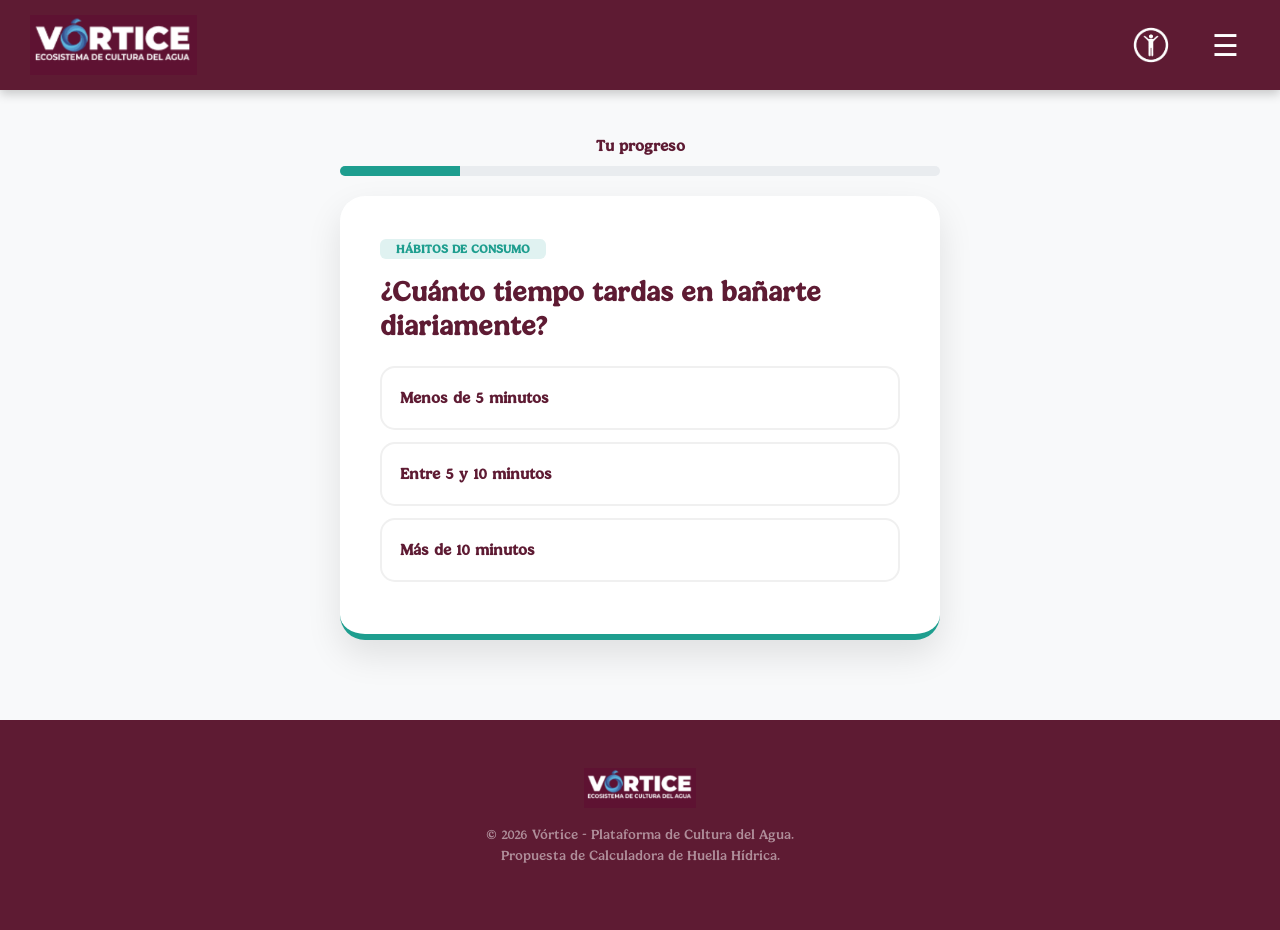
==== paginas/calcHuellaHidrica.html @ 9e8d6459 "Corrigiendo estructura de carpetas y archivos de la calculadora" ====
<!DOCTYPE html>
<html lang="es">
<head>
    <meta charset="UTF-8">
    <meta name="viewport" content="width=device-width, initial-scale=1.0">
    <title>Vórtice - Calculadora de Huella Hídrica</title>
    <link rel="stylesheet" href="https://cdn.jsdelivr.net/npm/bootstrap-icons@1.10.5/font/bootstrap-icons.css">
    <link href="https://cdn.jsdelivr.net/npm/bootstrap@5.3.2/dist/css/bootstrap.min.css" rel="stylesheet">
    <link rel="stylesheet" href="../css/estilos.css">
    <style>
        /* Estilos específicos para el sistema de tarjetas */
        .calc-wrapper {
            min-height: 70vh;
            display: flex;
            align-items: center;
            justify-content: center;
            background-color: #f8f9fa;
            perspective: 1000px;
            overflow: hidden;
            padding: 20px;
        }

        .calculator-container {
            width: 100%;
            max-width: 600px;
            position: relative;
            min-height: 480px;
        }

        .step-card {
            background: white;
            border-radius: 25px;
            padding: 40px;
            box-shadow: 0 15px 35px rgba(0,0,0,0.1);
            position: absolute;
            width: 100%;
            transition: all 0.6s cubic-bezier(0.4, 0, 0.2, 1);
            opacity: 0;
            transform: translateX(100px) rotateY(-10deg);
            pointer-events: none;
            border-bottom: 6px solid var(--color-teal);
        }

        .step-card.active {
            opacity: 1;
            transform: translateX(0) rotateY(0deg);
            pointer-events: all;
            z-index: 2;
        }

        .step-card.exit {
            opacity: 0;
            transform: translateX(-100px) rotateY(10deg);
        }

        .progress-container {
            width: 100%;
            max-width: 600px;
            margin: 0 auto 20px auto;
        }

        .progress-bar-custom {
            height: 10px;
            background: #e9ecef;
            border-radius: 10px;
            overflow: hidden;
        }

        #progress-fill {
            height: 100%;
            background: var(--color-teal);
            width: 20%;
            transition: width 0.4s ease;
        }

        .option-btn {
            display: block;
            width: 100%;
            padding: 18px;
            margin-bottom: 12px;
            border: 2px solid #f0f0f0;
            border-radius: 15px;
            background: white;
            text-align: left;
            font-weight: 600;
            color: var(--color-vino);
            transition: all 0.2s ease;
        }

        .option-btn:hover {
            border-color: var(--color-teal);
            background-color: #f0fdfa;
            transform: scale(1.02);
        }

        .result-value {
            font-size: 4rem;
            color: var(--color-teal);
            font-weight: 800;
            line-height: 1;
            margin: 20px 0;
        }
    </style>
</head>
<body>

    <aside id="menu-accesibilidad" class="accessibility-panel">
        <div class="a11y-header">
            <button id="btn-cerrar-a11y" class="a11y-close-btn" aria-label="Cerrar menú">&times;</button>
            <h3 class="text-white m-0 fs-5">Menú Accesibilidad</h3>
        </div>
        <div class="a11y-content">
            <button id="a11y-reset" class="a11y-btn a11y-reset-btn"><i class="bi bi-arrow-counterclockwise"></i> Restablecer</button>
            <button id="a11y-grayscale" class="a11y-btn"><i class="bi bi-circle-half"></i> Cambiar escala de grises</button>
            <button id="a11y-reader" class="a11y-btn"><i class="bi bi-volume-up"></i> Usar lector de pantalla</button>
            <button id="a11y-cursor" class="a11y-btn"><i class="bi bi-cursor-fill"></i> Cambiar tamaño de cursor</button>
            <button id="a11y-contrast" class="a11y-btn"><i class="bi bi-brightness-high"></i> Cambiar el contraste</button>
            <button id="a11y-mask" class="a11y-btn"><i class="bi bi-segmented-nav"></i> Máscara de lectura</button>
            <button id="a11y-guide" class="a11y-btn"><i class="bi bi-distribute-vertical"></i> Guía de lectura</button>
            <button id="a11y-dyslexia" class="a11y-btn"><i class="bi bi-type"></i> Tipografía para dislexia</button>
            <div class="a11y-text-size-controls">
                <button id="a11y-text-minus" class="a11y-btn w-50"><i class="bi bi-dash"></i> Texto</button>
                <button id="a11y-text-plus" class="a11y-btn w-50"><i class="bi bi-plus"></i> Texto</button>
            </div>
        </div>
    </aside>

    <div id="a11y-reading-guide" class="d-none"></div>

    <header class="main-header">
        <div class="logo-container">
            <a href="../index.html"><img src="../recursos/imagenes/vortice.png" alt="Logo Vórtice"></a>
        </div>
        <div class="nav-controls d-flex align-items-center gap-4">
            <button class="icon-btn accessibility-btn"><img src="../recursos/imagenes/accesibilidad.png" alt="Acc"></button>
            <div class="menu-container position-relative">
                <button class="icon-btn menu-toggle-btn" id="menuToggle"></button>
                <nav class="dropdown-menu-custom">
                    <ul class="m-0 p-3 list-unstyled">
                        <li><a href="../index.html">Inicio</a></li>
                        <li><a href="eventos.html">Eventos</a></li>
                        <li><a href="ludoteca.html">Ludoteca</a></li>
                    </ul>
                </nav>
            </div>
        </div>
    </header>

    <main class="calc-wrapper">
        <div class="w-100">
            <div class="progress-container">
                <p class="text-center fw-bold color-vino mb-2">Tu progreso</p>
                <div class="progress-bar-custom">
                    <div id="progress-fill"></div>
                </div>
            </div>

            <div class="calculator-container mx-auto">
                <div class="step-card active" id="step1">
                    <span class="badge bg-teal-light text-teal mb-3 px-3">HÁBITOS DE CONSUMO</span>
                    <h2 class="h3 fw-bold color-vino mb-4">¿Cuánto tiempo tardas en bañarte diariamente?</h2>
                    <button class="option-btn" onclick="nextStep(1)">Menos de 5 minutos</button>
                    <button class="option-btn" onclick="nextStep(1)">Entre 5 y 10 minutos</button>
                    <button class="option-btn" onclick="nextStep(1)">Más de 10 minutos</button>
                </div>

                <div class="step-card" id="step2">
                    <span class="badge bg-teal-light text-teal mb-3 px-3">ALIMENTACIÓN</span>
                    <h2 class="h3 fw-bold color-vino mb-4">¿Con qué frecuencia consumes carne roja a la semana?</h2>
                    <button class="option-btn" onclick="nextStep(2)">Diariamente</button>
                    <button class="option-btn" onclick="nextStep(2)">2 a 3 veces por semana</button>
                    <button class="option-btn" onclick="nextStep(2)">Soy vegetariano/vegano</button>
                </div>

                <div class="step-card" id="step3">
                    <div class="text-center">
                        <img src="../recursos/imagenes/dia-agua.png" alt="Gota" style="width: 80px;" class="mb-3">
                        <h2 class="h4 color-vino">Tu huella hídrica es de:</h2>
                        <div class="result-value" id="finalResult">1,840</div>
                        <p class="text-secondary px-4">Litros de agua virtual y directa consumidos por día.</p>
                        <div class="mt-4 pt-3 border-top">
                            <button class="btn-general rounded-pill w-100 mb-2" onclick="location.reload()">Repetir test</button>
                            <a href="../index.html" class="text-teal fw-bold text-decoration-none">Regresar al Inicio</a>
                        </div>
                    </div>
                </div>
            </div>
        </div>
    </main>

    <footer class="bg-vino text-white py-5">
        <div class="container text-center">
            <img src="../recursos/imagenes/vortice.png" alt="Logo" style="max-height: 40px;" class="mb-3">
            <p class="text-white-50 small">&copy; 2026 Vórtice - Plataforma de Cultura del Agua. <br> Propuesta de Calculadora de Huella Hídrica.</p>
        </div>
    </footer>

    <script src="https://cdn.jsdelivr.net/npm/bootstrap@5.3.2/dist/js/bootstrap.bundle.min.js"></script>
    <script src="../js/scripts.js"></script> <script>
        let currentStep = 1;
        const totalSteps = 3;

        function nextStep(step) {
            if (currentStep < totalSteps) {
                const currentCard = document.getElementById('step' + step);
                currentCard.classList.remove('active');
                currentCard.classList.add('exit');

                currentStep++;

                const nextCard = document.getElementById('step' + currentStep);
                setTimeout(() => {
                    nextCard.classList.add('active');
                    // Actualizar barra
                    const progress = (currentStep / totalSteps) * 100;
                    document.getElementById('progress-fill').style.width = progress + '%';
                }, 150);
            }
        }
    </script>
</body>
</html>
---- css/estilos.css ----
/* --- Importar Noto Sans desde Google Fonts --- */
@import url('https://fonts.googleapis.com/css2?family=Noto+Sans:wght@300;400;600;700&display=swap');

/* --- Declarar tu fuente local Patria --- */
@font-face {
    font-family: 'patria';
    src: url('../recursos/fuentes/Patria_Regular.otf') format('opentype'); /* Cambié a opentype por ser .otf */
    font-weight: normal;
    font-style: normal;
}

/* --- Variables y Utilidades --- */
:root { --color-vino: #5e1b33; --color-teal: #1e9e8f; }

html { scroll-behavior: smooth; }
body {
    font-family: 'patria', 'Segoe UI', Roboto, Helvetica, Arial, sans-serif;
    background-color: #ffffff; color: #333333; overflow-x: hidden; position: relative; 
}

.text-teal { color: var(--color-teal) !important; }
.color-vino { color: var(--color-vino) !important; }
.bg-vino { background-color: var(--color-vino) !important; }
.bg-teal-light { background-color: #e0f2f1 !important; }
.border-teal { border-color: var(--color-teal) !important; }
.tracking-wide { letter-spacing: 1px; }
.transition-all { transition: all 0.4s ease; }
.max-w-custom { max-width: 1100px; }

/* --- Header y Menú --- */
.main-header {
    background-color: var(--color-vino); padding: 15px 30px; display: flex;
    justify-content: space-between; align-items: center; position: sticky; 
    top: 0; z-index: 1000; box-shadow: 0 4px 10px rgba(0,0,0,0.2);
}
.logo-container img { max-height: 60px; width: auto; object-fit: contain; transition: transform 0.3s ease; }
.logo-container img:hover { transform: scale(1.05); }

.accessibility-btn img { width: 50px; height: 50px; object-fit: contain; }

.icon-btn { 
    background: none; border: none; color: white; cursor: pointer; display: flex; 
    align-items: center; justify-content: center; width: 50px; height: 50px; 
    border-radius: 50%; border: 2px solid transparent; transition: all 0.3s ease; 
}
.icon-btn:hover { border-color: rgba(255,255,255,0.4); background-color: rgba(255,255,255,0.1); }
.menu-toggle-btn::before { content: '☰'; font-size: 30px; transition: 0.3s; }
body.menu-open .menu-toggle-btn::before { content: '✕'; font-size: 30px; transform: rotate(90deg);}

.dropdown-menu-custom {
    position: absolute; top: 100%; right: 0; background-color: white; 
    border-radius: 0 0 12px 12px; box-shadow: 0 15px 35px rgba(0,0,0,0.15);
    width: 200px; opacity: 0; visibility: hidden; transform: translateY(-20px);
    transition: all 0.4s cubic-bezier(0.175, 0.885, 0.32, 1.275);
}
body.menu-open .dropdown-menu-custom { opacity: 1; visibility: visible; transform: translateY(0); }
.dropdown-menu-custom li a { 
    display: block; padding: 12px 15px; text-decoration: none; color: var(--color-vino); 
    font-weight: 600; font-size: 16px; transition: all 0.2s ease; position: relative; 
}
.dropdown-menu-custom li a::before { 
    content: ''; position: absolute; left: 0; top: 0; height: 100%; width: 3px; 
    background-color: var(--color-teal); transform: scaleY(0); transition: transform 0.2s ease; 
}
.dropdown-menu-custom li a:hover { background-color: #f4f6f9; padding-left: 20px; }
.dropdown-menu-custom li a:hover::before { transform: scaleY(1); }

/* --- Hero Section & Botones --- */
.hero-section { min-height: 60vh; background-color: transparent; overflow: hidden;}
.hero-row-mobile { min-height: 60vh; }
.hero-title { font-family: 'patria', sans-serif; font-size: clamp(2.5rem, 5vw, 4rem); letter-spacing: -1px; line-height: 1.1;}
.hero-glass-card { 
    background: rgba(255, 255, 255, 0.7); backdrop-filter: blur(12px); -webkit-backdrop-filter: blur(12px); 
    border-radius: 20px; border: 1px solid rgba(255, 255, 255, 0.5); opacity: 0; animation: fadeInUp 1s ease-out forwards; 
}
.hero-overlay { background: linear-gradient(to right, rgba(255,255,255,0) 0%, rgba(255,255,255,0.3) 100%); pointer-events: none; }

.btn-navegar, .btn-general {
    background-color: var(--color-vino); color: white; border: none; padding: 12px 35px; 
    font-size: 1.1rem; font-weight: bold; cursor: pointer; transition: all 0.3s ease; box-shadow: 0 5px 15px rgba(94, 27, 51, 0.3);
}
.btn-navegar { animation: pulseBtn 2s infinite; }
.btn-navegar:hover, .btn-general:hover { background-color: #4a1528; color: white; transform: translateY(-3px); box-shadow: 0 8px 20px rgba(94, 27, 51, 0.4); }

.btn-outline-teal {
    color: var(--color-teal); border: 2px solid var(--color-teal); background: transparent;
    padding: 10px 20px; border-radius: 50px; font-weight: bold; transition: all 0.3s ease; cursor: pointer;
}
.btn-outline-teal:hover { background: var(--color-teal); color: white; }

.section-title { font-weight: 800; color: var(--color-vino); position: relative; display: inline-block; }
.section-title::after { content: ''; position: absolute; bottom: -10px; left: 0; width: 60px; height: 4px; background-color: var(--color-teal); border-radius: 2px; }
.text-center .section-title::after { left: 50%; transform: translateX(-50%); }

/* --- Carrusel & Tarjetas --- */
.carousel-wrapper { max-width: 1100px; position: relative;}
.carousel-container { 
    display: flex; gap: 24px; padding-top: 20px; padding-bottom: 40px;
    padding-left: calc(50% - 160px) !important; padding-right: calc(50% - 160px) !important;
    overflow-x: auto; scroll-snap-type: x mandatory; scroll-behavior: smooth; scrollbar-width: none; -ms-overflow-style: none; 
}
.carousel-container::-webkit-scrollbar { display: none; }
.event-card { width: 320px; flex: 0 0 auto; scroll-snap-align: center; cursor: pointer; transition: all 0.4s ease; }
.event-card:hover { transform: translateY(-10px); box-shadow: 0 15px 35px rgba(0,0,0,0.15) !important; }
.event-image img { transition: transform 0.5s ease; }
.event-card:hover .event-image img { transform: scale(1.1); }

.carousel-btn { 
    position: absolute; top: 50%; transform: translateY(-50%); background-color: var(--color-vino); color: white; border: none; 
    width: 50px; height: 50px; border-radius: 50%; font-size: 24px; font-weight: bold; cursor: pointer; z-index: 10; transition: all 0.3s ease; 
}
.carousel-btn:hover { background-color: var(--color-teal); transform: translateY(-50%) scale(1.1); }
.prev-btn { left: -25px; }
.next-btn { right: -25px; }

.talento-item { cursor: pointer; transition: all 0.3s ease; }
.talento-item:hover { transform: translateX(10px); border-left-color: var(--color-vino) !important; box-shadow: 0 10px 20px rgba(0,0,0,0.1) !important;}
.libro-card:hover { border-color: var(--color-teal) !important; transform: translateY(-10px); box-shadow: 0 15px 35px rgba(0,0,0,0.1) !important;}
.hover-scale { transition: transform 0.3s ease; }
.hover-scale:hover { transform: scale(1.03); }

/* --- Footer --- */
#footer-principal { font-family: 'Noto Sans', sans-serif; }
#footer-principal h4 { font-family: 'Noto Sans', sans-serif !important; font-weight: 700; }
.footer-links a { color: var(--color-blanco); text-decoration: none; transition: color 0.3s; font-family: 'Noto Sans', sans-serif !important; font-weight: 400; }
.footer-links a:hover { color: var(--color-teal) !important; }

/* --- Accesibilidad Panel --- */
.accessibility-panel {
    position: fixed; top: 0; left: -320px; width: 320px; height: 100vh;
    background-color: #ffffff; z-index: 10001; box-shadow: 5px 0 15px rgba(0,0,0,0.2); 
    display: flex; flex-direction: column; overflow: hidden;
    visibility: hidden; transition: left 0.4s cubic-bezier(0.25, 0.8, 0.25, 1), visibility 0s linear 0.4s;
}
.accessibility-panel.open { left: 0; visibility: visible; transition: left 0.4s cubic-bezier(0.25, 0.8, 0.25, 1), visibility 0s linear 0s; }
.a11y-header { background-color: var(--color-vino); padding: 20px; display: flex; justify-content: space-between; align-items: center; }
.a11y-close-btn { background: none; border: none; color: white; font-size: 28px; cursor: pointer; line-height: 1; transition: transform 0.2s; }
.a11y-close-btn:hover { transform: scale(1.2); }
.a11y-content { flex: 1; overflow-y: auto; padding: 20px; display: flex; flex-direction: column; gap: 10px; }
.a11y-btn {
    background-color: white; border: 1px solid #ddd; padding: 12px 15px; text-align: left; border-radius: 8px; font-weight: 600; color: #444;
    cursor: pointer; transition: all 0.2s; display: flex; align-items: center; gap: 10px; box-shadow: 0 2px 5px rgb(233, 233, 233); font-family: 'Segoe UI', sans-serif !important;
}
.a11y-btn i { font-size: 1.2rem; color: var(--color-vino); }
.a11y-btn:hover, .a11y-btn.active { background-color: #fbebf0; border-color: var(--color-vino); color: var(--color-vino); }
.a11y-reset-btn { background-color: var(--color-vino); color: white; border: none; justify-content: center; margin-bottom: 10px; }
.a11y-reset-btn i { color: white; }
.a11y-reset-btn:hover { background-color: #4a1528; color: white; }
.a11y-text-size-controls { display: flex; gap: 10px; }

/* Clases inyectadas de Accesibilidad */
body.a11y-grayscale-active { filter: grayscale(100%) !important; }
body.a11y-contrast-active { filter: invert(100%) hue-rotate(180deg) contrast(120%) !important; background-color: #000 !important;}
body.a11y-contrast-active img, body.a11y-contrast-active video { filter: invert(100%) hue-rotate(180deg) !important; }
body.a11y-cursor-active, body.a11y-cursor-active * { cursor: url('data:image/svg+xml;utf8,<svg xmlns="http://www.w3.org/2000/svg" width="32" height="32" viewBox="0 0 24 24"><path d="M7 2l12 11.2-5.8.5 3.3 7.3-2.2 1-3.2-7.4-4.4 4.5z" fill="black" stroke="white" stroke-width="1.5"/></svg>'), auto !important; }
body.a11y-dyslexia-active * { font-family: 'Comic Sans MS', 'OpenDyslexic', sans-serif !important; letter-spacing: 0.05em !important; }
body.a11y-vspace-active * { line-height: 2 !important; }
body.a11y-hspace-active * { letter-spacing: 0.15em !important; word-spacing: 0.05em !important; }
body.a11y-links-active a { background-color: #ffff00 !important; color: #000 !important; text-decoration: underline !important; font-weight: 900 !important; border: 2px solid #000 !important; padding: 2px !important; }
#a11y-reading-guide { position: fixed; left: 0; width: 100%; height: 5px; background: var(--color-vino); z-index: 9999; pointer-events: none; }
#a11y-reading-mask-top, #a11y-reading-mask-bottom { position: fixed; left: 0; width: 100%; background: rgba(0,0,0,0.7); z-index: 9998; pointer-events: none; }
#a11y-reading-mask-top { top: 0; }
#a11y-reading-mask-bottom { bottom: 0; }

/* --- Animaciones --- */
@keyframes fadeInUp { from { opacity: 0; transform: translateY(30px); } to { opacity: 1; transform: translateY(0); } }
@keyframes fadeIn { to { opacity: 1; } }
@keyframes pulseBtn { 0% { box-shadow: 0 0 0 0 rgba(94, 27, 51, 0.4); } 70% { box-shadow: 0 0 0 15px rgba(94, 27, 51, 0); } 100% { box-shadow: 0 0 0 0 rgba(94, 27, 51, 0); } }
.ripple {
    position: absolute; border-radius: 50%; border: 2px solid rgba(30, 158, 143, 0.6); background: rgba(30, 158, 143, 0.15); 
    transform: scale(0); animation: ripple-animation 0.8s ease-out forwards; pointer-events: none; z-index: 9998;
}
@keyframes ripple-animation { to { transform: scale(4); opacity: 0; } }

/* --- Responsividad Mobile --- */
@media (max-width: 991px) {
    .hero-section { min-height: 45vh; padding-top: 0; padding-bottom: 0; }
    .hero-row-mobile { align-items: center !important; min-height: 45vh; }
    .hero-glass-card { background: rgba(255, 255, 255, 0.85); backdrop-filter: blur(15px); text-align: center !important; margin: 20px 0; }
    .hero-overlay { background: linear-gradient(to bottom, rgba(255,255,255,0) 0%, rgba(255,255,255,0.4) 100%); }
    .prev-btn { left: 10px; z-index: 20; }
    .next-btn { right: 10px; z-index: 20; }
}
@media (max-width: 576px) { .logo-container img { max-height: 50px; } .hero-title { font-size: 2.5rem; } }

.a11y-tabbable:focus {
    outline: 3px dashed var(--color-teal) !important;
    outline-offset: 4px;
    background-color: rgba(30, 158, 143, 0.1); /* Fondo muy sutil */
}

/* Estilo específico para resaltar la sección de Huella Hídrica si lo deseas */
#huella-hidrica .section-title::after {
    background-color: var(--color-vino); /* Cambiamos el color de la línea para contrastar con el fondo teal */
}

#huella-hidrica .btn-general {
    /* Mantenemos consistencia pero aseguramos el hover */
    transition: transform 0.3s cubic-bezier(0.175, 0.885, 0.32, 1.275);
}
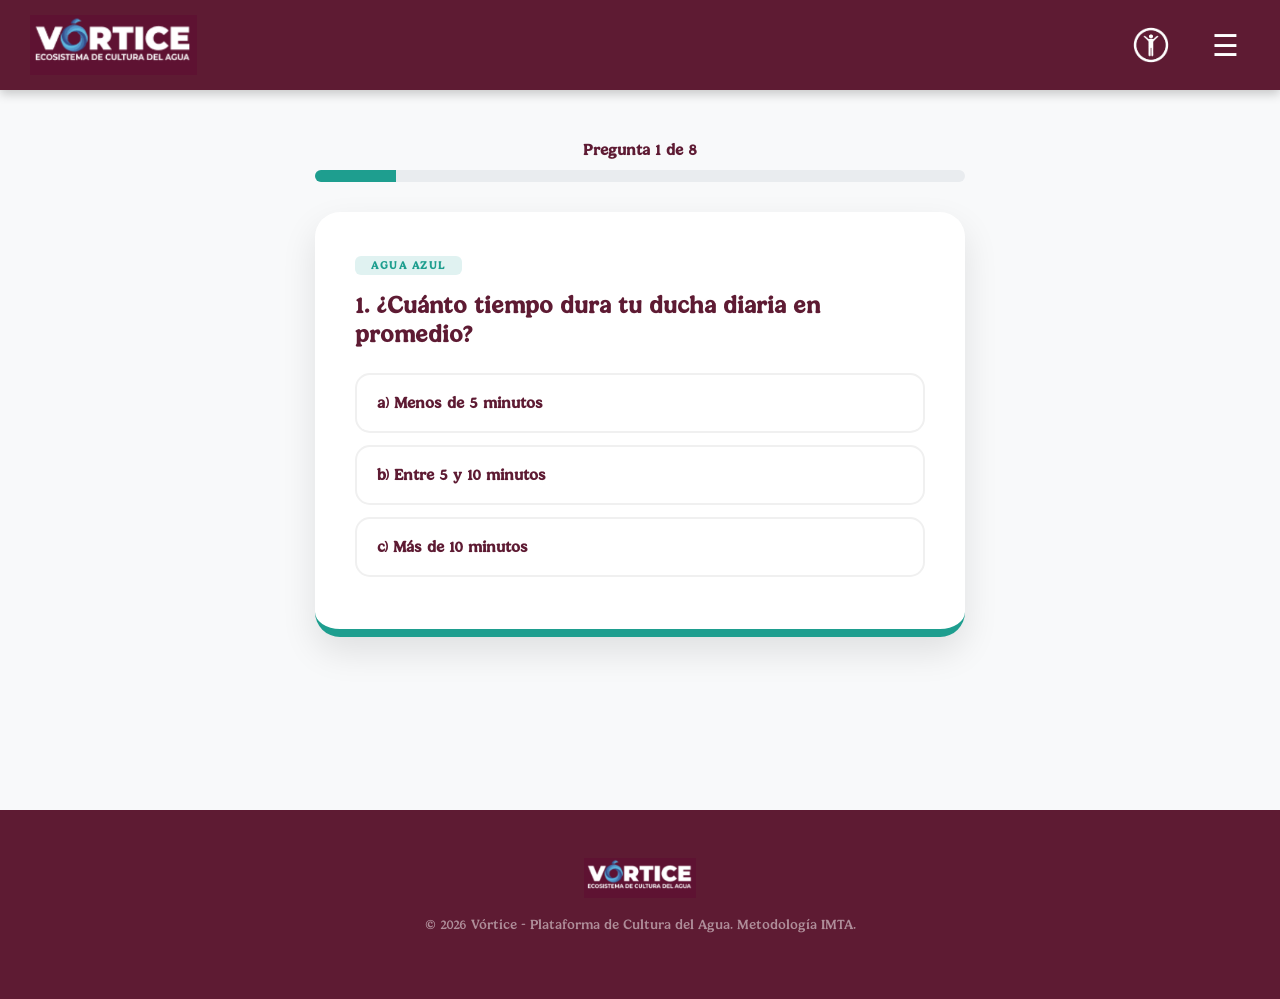
==== commit de098445: "Enhance water footprint calculator styles and logic" ====
--- a/paginas/calcHuellaHidrica.html
+++ b/paginas/calcHuellaHidrica.html
@@ -7,26 +7,28 @@
     <link rel="stylesheet" href="https://cdn.jsdelivr.net/npm/bootstrap-icons@1.10.5/font/bootstrap-icons.css">
     <link href="https://cdn.jsdelivr.net/npm/bootstrap@5.3.2/dist/css/bootstrap.min.css" rel="stylesheet">
     <link rel="stylesheet" href="../css/estilos.css">
+    
     <style>
-        /* Estilos específicos para el sistema de tarjetas */
+        /* --- ESTILOS ESPECÍFICOS DE LA CALCULADORA (VÓRTICE STYLE) --- */
         .calc-wrapper {
-            min-height: 70vh;
+            min-height: 80vh;
             display: flex;
             align-items: center;
             justify-content: center;
             background-color: #f8f9fa;
-            perspective: 1000px;
+            perspective: 1200px; /* Necesario para la rotación 3D */
             overflow: hidden;
-            padding: 20px;
+            padding: 40px 20px;
         }
 
         .calculator-container {
             width: 100%;
-            max-width: 600px;
+            max-width: 650px;
             position: relative;
-            min-height: 480px;
-        }
-
+            min-height: 550px; /* Altura para tarjetas largas */
+        }
+
+        /* --- SISTEMA DE TARJETAS 3D --- */
         .step-card {
             background: white;
             border-radius: 25px;
@@ -34,49 +36,30 @@
             box-shadow: 0 15px 35px rgba(0,0,0,0.1);
             position: absolute;
             width: 100%;
-            transition: all 0.6s cubic-bezier(0.4, 0, 0.2, 1);
+            transition: all 0.7s cubic-bezier(0.4, 0, 0.2, 1); /* Transición suave */
             opacity: 0;
-            transform: translateX(100px) rotateY(-10deg);
+            transform: translateX(120px) rotateY(-15deg); /* Estado inicial */
             pointer-events: none;
-            border-bottom: 6px solid var(--color-teal);
+            border-bottom: 8px solid var(--color-teal);
         }
 
         .step-card.active {
             opacity: 1;
-            transform: translateX(0) rotateY(0deg);
+            transform: translateX(0) rotateY(0deg); /* Estado activo */
             pointer-events: all;
             z-index: 2;
         }
 
         .step-card.exit {
             opacity: 0;
-            transform: translateX(-100px) rotateY(10deg);
-        }
-
-        .progress-container {
-            width: 100%;
-            max-width: 600px;
-            margin: 0 auto 20px auto;
-        }
-
-        .progress-bar-custom {
-            height: 10px;
-            background: #e9ecef;
-            border-radius: 10px;
-            overflow: hidden;
-        }
-
-        #progress-fill {
-            height: 100%;
-            background: var(--color-teal);
-            width: 20%;
-            transition: width 0.4s ease;
-        }
-
+            transform: translateX(-120px) rotateY(15deg); /* Estado de salida */
+        }
+
+        /* --- BOTONES DE OPCIÓN --- */
         .option-btn {
             display: block;
             width: 100%;
-            padding: 18px;
+            padding: 16px 20px;
             margin-bottom: 12px;
             border: 2px solid #f0f0f0;
             border-radius: 15px;
@@ -90,15 +73,80 @@
         .option-btn:hover {
             border-color: var(--color-teal);
             background-color: #f0fdfa;
-            transform: scale(1.02);
-        }
-
+            transform: translateY(-3px);
+        }
+
+        /* --- BARRA DE PROGRESO --- */
+        .progress-container {
+            width: 100%;
+            max-width: 650px;
+            margin: 0 auto 30px auto;
+        }
+
+        .progress-bar-custom {
+            height: 12px;
+            background: #e9ecef;
+            border-radius: 10px;
+            overflow: hidden;
+        }
+
+        #progress-fill {
+            height: 100%;
+            background: var(--color-teal);
+            width: 12.5%; /* Empieza en 1/8 */
+            transition: width 0.5s ease;
+        }
+
+        /* =========================================
+           --- NUEVA GOTA ANIMADA (CORREGIDA) ---
+           ========================================= */
+        .drop-wrapper {
+            width: 100px;
+            height: 150px;
+            margin: 20px auto;
+            position: relative;
+            /* Máscara con forma de gota (Sin rotaciones raras) */
+            border-radius: 5px 100% 50% 50% / 5px 50% 50% 100%;
+            overflow: hidden;
+            background: #e0f2f1; /* Color de fondo ligero */
+            box-shadow: 0 10px 20px rgba(0,0,0,0.1);
+            border: 4px solid var(--color-teal);
+        }
+
+        /* Contenedor del líquido (Círculo perfecto) */
+        .water-fill {
+            position: absolute;
+            bottom: -50px; /* Empieza fuera para animación */
+            left: 50%;
+            transform: translateX(-50%);
+            width: 150%; /* Más ancho para la onda */
+            height: 150%; /* Más alto para la onda */
+            background: var(--color-teal);
+            border-radius: 40%; /* Crea la onda */
+            transition: top 2.5s cubic-bezier(0.17, 0.67, 0.83, 0.67); /* Animación de subida */
+            animation: wave-rotate 4s infinite linear; /* Rotación de onda */
+            top: 150%; /* Estado inicial: Gota vacía */
+        }
+
+        @keyframes wave-rotate {
+            from { transform: translateX(-50%) rotate(0deg); }
+            to { transform: translateX(-50%) rotate(360deg); }
+        }
+
+        /* --- RESULTADOS --- */
         .result-value {
-            font-size: 4rem;
+            font-size: 4.5rem;
             color: var(--color-teal);
             font-weight: 800;
             line-height: 1;
-            margin: 20px 0;
+            margin: 10px 0;
+        }
+
+        .badge-step {
+            text-transform: uppercase;
+            letter-spacing: 1.5px;
+            font-size: 0.7rem;
+            font-weight: 800;
         }
     </style>
 </head>
@@ -106,26 +154,17 @@
 
     <aside id="menu-accesibilidad" class="accessibility-panel">
         <div class="a11y-header">
-            <button id="btn-cerrar-a11y" class="a11y-close-btn" aria-label="Cerrar menú">&times;</button>
-            <h3 class="text-white m-0 fs-5">Menú Accesibilidad</h3>
+            <button id="btn-cerrar-a11y" class="a11y-close-btn">&times;</button>
+            <h3 class="text-white m-0 fs-5">Accesibilidad</h3>
         </div>
         <div class="a11y-content">
             <button id="a11y-reset" class="a11y-btn a11y-reset-btn"><i class="bi bi-arrow-counterclockwise"></i> Restablecer</button>
-            <button id="a11y-grayscale" class="a11y-btn"><i class="bi bi-circle-half"></i> Cambiar escala de grises</button>
-            <button id="a11y-reader" class="a11y-btn"><i class="bi bi-volume-up"></i> Usar lector de pantalla</button>
-            <button id="a11y-cursor" class="a11y-btn"><i class="bi bi-cursor-fill"></i> Cambiar tamaño de cursor</button>
-            <button id="a11y-contrast" class="a11y-btn"><i class="bi bi-brightness-high"></i> Cambiar el contraste</button>
-            <button id="a11y-mask" class="a11y-btn"><i class="bi bi-segmented-nav"></i> Máscara de lectura</button>
-            <button id="a11y-guide" class="a11y-btn"><i class="bi bi-distribute-vertical"></i> Guía de lectura</button>
-            <button id="a11y-dyslexia" class="a11y-btn"><i class="bi bi-type"></i> Tipografía para dislexia</button>
-            <div class="a11y-text-size-controls">
-                <button id="a11y-text-minus" class="a11y-btn w-50"><i class="bi bi-dash"></i> Texto</button>
-                <button id="a11y-text-plus" class="a11y-btn w-50"><i class="bi bi-plus"></i> Texto</button>
-            </div>
+            <button id="a11y-grayscale" class="a11y-btn"><i class="bi bi-circle-half"></i> Grises</button>
+            <button id="a11y-reader" class="a11y-btn"><i class="bi bi-volume-up"></i> Lector</button>
+            <button id="a11y-contrast" class="a11y-btn"><i class="bi bi-brightness-high"></i> Contraste</button>
+            <button id="a11y-dyslexia" class="a11y-btn"><i class="bi bi-type"></i> Dislexia</button>
         </div>
     </aside>
-
-    <div id="a11y-reading-guide" class="d-none"></div>
 
     <header class="main-header">
         <div class="logo-container">
@@ -133,57 +172,104 @@
         </div>
         <div class="nav-controls d-flex align-items-center gap-4">
             <button class="icon-btn accessibility-btn"><img src="../recursos/imagenes/accesibilidad.png" alt="Acc"></button>
-            <div class="menu-container position-relative">
-                <button class="icon-btn menu-toggle-btn" id="menuToggle"></button>
-                <nav class="dropdown-menu-custom">
-                    <ul class="m-0 p-3 list-unstyled">
-                        <li><a href="../index.html">Inicio</a></li>
-                        <li><a href="eventos.html">Eventos</a></li>
-                        <li><a href="ludoteca.html">Ludoteca</a></li>
-                    </ul>
-                </nav>
-            </div>
+            <button class="icon-btn menu-toggle-btn" id="menuToggle"></button>
         </div>
     </header>
 
     <main class="calc-wrapper">
         <div class="w-100">
             <div class="progress-container">
-                <p class="text-center fw-bold color-vino mb-2">Tu progreso</p>
+                <p class="text-center fw-bold color-vino mb-2" id="step-info">Pregunta 1 de 8</p>
                 <div class="progress-bar-custom">
                     <div id="progress-fill"></div>
                 </div>
             </div>
 
             <div class="calculator-container mx-auto">
+                
                 <div class="step-card active" id="step1">
-                    <span class="badge bg-teal-light text-teal mb-3 px-3">HÁBITOS DE CONSUMO</span>
-                    <h2 class="h3 fw-bold color-vino mb-4">¿Cuánto tiempo tardas en bañarte diariamente?</h2>
-                    <button class="option-btn" onclick="nextStep(1)">Menos de 5 minutos</button>
-                    <button class="option-btn" onclick="nextStep(1)">Entre 5 y 10 minutos</button>
-                    <button class="option-btn" onclick="nextStep(1)">Más de 10 minutos</button>
+                    <span class="badge bg-teal-light text-teal mb-3 px-3 badge-step">Agua Azul</span>
+                    <h2 class="h4 fw-bold color-vino mb-4">1. ¿Cuánto tiempo dura tu ducha diaria en promedio?</h2>
+                    <button class="option-btn" onclick="recordVal(50)">a) Menos de 5 minutos</button>
+                    <button class="option-btn" onclick="recordVal(100)">b) Entre 5 y 10 minutos</button>
+                    <button class="option-btn" onclick="recordVal(150)">c) Más de 10 minutos</button>
                 </div>
 
                 <div class="step-card" id="step2">
-                    <span class="badge bg-teal-light text-teal mb-3 px-3">ALIMENTACIÓN</span>
-                    <h2 class="h3 fw-bold color-vino mb-4">¿Con qué frecuencia consumes carne roja a la semana?</h2>
-                    <button class="option-btn" onclick="nextStep(2)">Diariamente</button>
-                    <button class="option-btn" onclick="nextStep(2)">2 a 3 veces por semana</button>
-                    <button class="option-btn" onclick="nextStep(2)">Soy vegetariano/vegano</button>
+                    <span class="badge bg-teal-light text-teal mb-3 px-3 badge-step">Agua Azul</span>
+                    <h2 class="h4 fw-bold color-vino mb-4">2. ¿Qué tipo de inodoro tienes en casa?</h2>
+                    <button class="option-btn" onclick="recordVal(30)">a) Ecológico / Doble descarga</button>
+                    <button class="option-btn" onclick="recordVal(55)">b) Tradicional (estándar)</button>
+                    <button class="option-btn" onclick="recordVal(80)">c) Antiguo (tanque grande)</button>
+                    <button class="option-btn" onclick="recordVal(0)">d) Baño seco (sin agua)</button>
                 </div>
 
                 <div class="step-card" id="step3">
+                    <span class="badge bg-teal-light text-teal mb-3 px-3 badge-step">Agua Verde / Azul</span>
+                    <h2 class="h4 fw-bold color-vino mb-4">3. ¿Cuántas veces a la semana consumes carne de res?</h2>
+                    <button class="option-btn" onclick="recordVal(2310)">a) Diariamente</button>
+                    <button class="option-btn" onclick="recordVal(660)">b) 2 a 3 veces por semana</button>
+                    <button class="option-btn" onclick="recordVal(0)">c) Rara vez o vegetariano</button>
+                </div>
+
+                <div class="step-card" id="step4">
+                    <span class="badge bg-teal-light text-teal mb-3 px-3 badge-step">Agua Verde</span>
+                    <h2 class="h4 fw-bold color-vino mb-4">4. ¿Consumes leche o queso en tu dieta diaria?</h2>
+                    <button class="option-btn" onclick="recordVal(250)">a) Sí, en casi todas mis comidas</button>
+                    <button class="option-btn" onclick="recordVal(100)">b) Ocasionalmente</button>
+                    <button class="option-btn" onclick="recordVal(0)">c) No consumo lácteos</button>
+                </div>
+
+                <div class="step-card" id="step5">
+                    <span class="badge bg-teal-light text-teal mb-3 px-3 badge-step">Agua Verde / Gris</span>
+                    <h2 class="h4 fw-bold color-vino mb-4">5. ¿Cuántas tazas de café o té tomas al día?</h2>
+                    <button class="option-btn" onclick="recordVal(280)">a) 2 tazas o más</button>
+                    <button class="option-btn" onclick="recordVal(140)">b) 1 taza</button>
+                    <button class="option-btn" onclick="recordVal(5)">c) Agua o jugos naturales</button>
+                </div>
+
+                <div class="step-card" id="step6">
+                    <span class="badge bg-teal-light text-teal mb-3 px-3 badge-step">Huella Indirecta</span>
+                    <h2 class="h4 fw-bold color-vino mb-4">6. ¿Qué parte de la comida termina en la basura?</h2>
+                    <button class="option-btn" onclick="recordVal(1.0, true)">a) Casi nada, aprovecho todo</button>
+                    <button class="option-btn" onclick="recordVal(1.15, true)">b) Una porción pequeña semanal</button>
+                    <button class="option-btn" onclick="recordVal(1.30, true)">c) Frecuentemente tiro restos</button>
+                </div>
+
+                <div class="step-card" id="step7">
+                    <span class="badge bg-teal-light text-teal mb-3 px-3 badge-step">Agua Azul / Gris</span>
+                    <h2 class="h4 fw-bold color-vino mb-4">7. ¿Cuántas prendas nuevas compras al mes?</h2>
+                    <button class="option-btn" onclick="recordVal(83)">a) 1 o más prendas al mes</button>
+                    <button class="option-btn" onclick="recordVal(14)">b) Una vez cada 3 o 6 meses</button>
+                    <button class="option-btn" onclick="recordVal(2)">c) Rara vez o segunda mano</button>
+                </div>
+
+                <div class="step-card" id="step8">
+                    <span class="badge bg-teal-light text-teal mb-3 px-3 badge-step">Agua Gris</span>
+                    <h2 class="h4 fw-bold color-vino mb-4">8. ¿Cómo desechas el aceite usado de cocina?</h2>
+                    <button class="option-btn" onclick="recordVal(0, false, true)">a) Lo reciclo en botellas</button>
+                    <button class="option-btn" onclick="recordVal(1000, false, true)">b) Directo al fregadero</button>
+                    <button class="option-btn" onclick="recordVal(0, false, true)">c) No utilizo aceite</button>
+                </div>
+
+                <div class="step-card" id="step9">
                     <div class="text-center">
-                        <img src="../recursos/imagenes/dia-agua.png" alt="Gota" style="width: 80px;" class="mb-3">
-                        <h2 class="h4 color-vino">Tu huella hídrica es de:</h2>
-                        <div class="result-value" id="finalResult">1,840</div>
-                        <p class="text-secondary px-4">Litros de agua virtual y directa consumidos por día.</p>
+                        <h2 class="h4 color-vino fw-bold mb-0">Tu Huella Hídrica es:</h2>
+                        
+                        <div class="drop-wrapper">
+                            <div class="water-fill" id="water-level"></div>
+                        </div>
+
+                        <div class="result-value" id="finalResult">0</div>
+                        <p class="text-secondary fw-bold">Litros / día</p>
+                        <div id="hh-message" class="small mb-3 fw-bold p-2 rounded"></div>
                         <div class="mt-4 pt-3 border-top">
-                            <button class="btn-general rounded-pill w-100 mb-2" onclick="location.reload()">Repetir test</button>
-                            <a href="../index.html" class="text-teal fw-bold text-decoration-none">Regresar al Inicio</a>
+                            <button class="btn-general rounded-pill w-100 mb-2" onclick="location.reload()">Reiniciar Test</button>
+                            <a href="../index.html" class="text-teal fw-bold text-decoration-none d-block mt-2">Volver al Inicio</a>
                         </div>
                     </div>
                 </div>
+
             </div>
         </div>
     </main>
@@ -191,32 +277,91 @@
     <footer class="bg-vino text-white py-5">
         <div class="container text-center">
             <img src="../recursos/imagenes/vortice.png" alt="Logo" style="max-height: 40px;" class="mb-3">
-            <p class="text-white-50 small">&copy; 2026 Vórtice - Plataforma de Cultura del Agua. <br> Propuesta de Calculadora de Huella Hídrica.</p>
+            <p class="text-white-50 small">&copy; 2026 Vórtice - Plataforma de Cultura del Agua. Metodología IMTA.</p>
         </div>
     </footer>
 
     <script src="https://cdn.jsdelivr.net/npm/bootstrap@5.3.2/dist/js/bootstrap.bundle.min.js"></script>
     <script src="../js/scripts.js"></script> <script>
         let currentStep = 1;
-        const totalSteps = 3;
-
-        function nextStep(step) {
-            if (currentStep < totalSteps) {
-                const currentCard = document.getElementById('step' + step);
-                currentCard.classList.remove('active');
-                currentCard.classList.add('exit');
-
-                currentStep++;
-
-                const nextCard = document.getElementById('step' + currentStep);
-                setTimeout(() => {
-                    nextCard.classList.add('active');
-                    // Actualizar barra
-                    const progress = (currentStep / totalSteps) * 100;
+        const totalSteps = 9; // 8 preguntas + 1 resultado
+        let totalLitros = 0;
+        let multiplier = 1.0;
+
+        // Función para registrar valores y avanzar
+        function recordVal(val, isMultiplier = false, isLast = false) {
+            if(isMultiplier) { 
+                multiplier = val; // P6 guarda el multiplicador
+            } else { 
+                totalLitros += val; // Las demás suman litros diarios
+            }
+            nextStep();
+        }
+
+        // Lógica de transición de tarjetas
+        function nextStep() {
+            const currentCard = document.getElementById('step' + currentStep);
+            currentCard.classList.remove('active');
+            currentCard.classList.add('exit'); // Sale a la izquierda con rotación
+
+            currentStep++;
+            const nextCard = document.getElementById('step' + currentStep);
+            
+            setTimeout(() => {
+                nextCard.classList.add('active'); // Entra de la derecha
+                
+                if(currentStep < totalSteps) {
+                    // Actualizar barra de progreso
+                    const progress = (currentStep / 8) * 100;
                     document.getElementById('progress-fill').style.width = progress + '%';
-                }, 150);
+                    document.getElementById('step-info').innerText = `Pregunta ${currentStep} de 8`;
+                } else {
+                    // Final: Procesar cálculo
+                    document.getElementById('progress-fill').style.width = '100%';
+                    document.getElementById('step-info').innerText = `Análisis Completado`;
+                    calculateFinal();
+                }
+            }, 150); // Pequeño delay para suavidad
+        }
+
+        // Cálculo final y animación de gota
+        function calculateFinal() {
+            // Aplicar multiplicador de desperdicio al total acumulado
+            const final = Math.round(totalLitros * multiplier);
+            document.getElementById('finalResult').innerText = final.toLocaleString();
+
+            // Lógica de la Gota (CORREGIDA)
+            // maxCap: 5,000L es el tope visual (Gota llena)
+            const maxCap = 5000;
+            let percentage = (final / maxCap) * 100;
+            
+            // Limitamos entre 8% (para que no se vea vacía) y 100%
+            if (percentage > 100) percentage = 100;
+            if (percentage < 8) percentage = 8;
+
+            // Invertimos el porcentaje para la propiedad CSS 'top'
+            // Gota llena -> top: 0% / Gota vacía -> top: 100%
+            const topValue = 100 - percentage;
+
+            // Animamos el nivel del agua después de que cargue la tarjeta
+            setTimeout(() => {
+                const waterFill = document.getElementById('water-level');
+                waterFill.style.top = topValue + '%';
+            }, 400);
+
+            // Mensaje Dinámico basado en promedios del IMTA
+            const msg = document.getElementById('hh-message');
+            if(final < 2000) {
+                msg.innerText = "¡Excelente! Tu consumo está muy por debajo del promedio nacional.";
+                msg.style.background = "#d4edda"; msg.style.color = "#155724";
+            } else if(final < 4000) {
+                msg.innerText = "Consumo moderado. Estás en el promedio nacional (aprox. 3,500L).";
+                msg.style.background = "#fff3cd"; msg.style.color = "#856404";
+            } else {
+                msg.innerText = "Tu huella es alta. ¡Revisa los tips de Vórtice para reducir tu impacto!";
+                msg.style.background = "#f8d7da"; msg.style.color = "#721c24";
             }
         }
     </script>
 </body>
-</html>+</html>
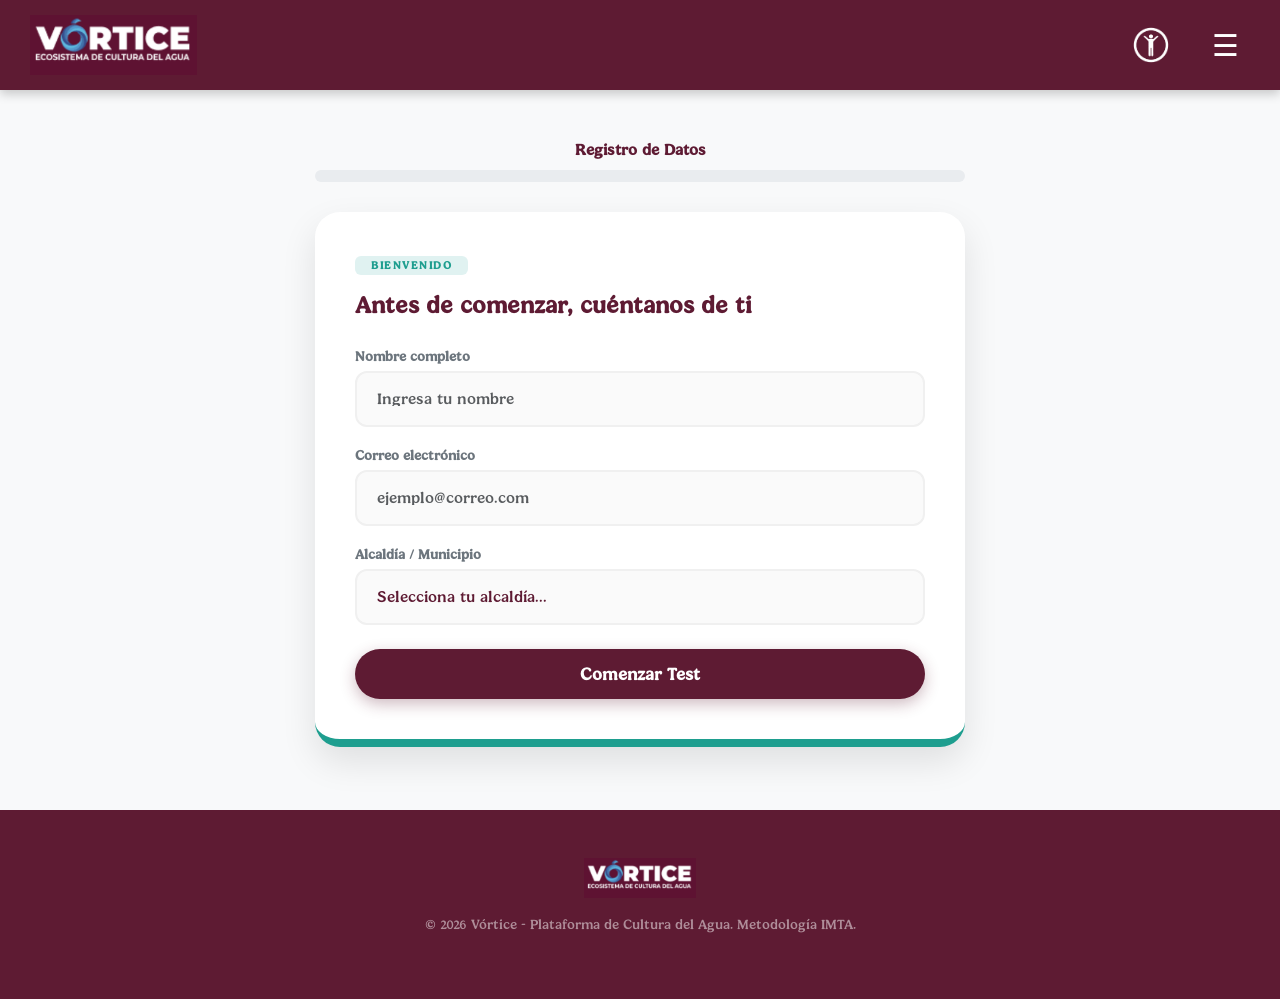
==== commit 3a41d3c7: "Refactor styles and form controls in calcHuellaHidrica.html Updated styles and improved form control" ====
--- a/paginas/calcHuellaHidrica.html
+++ b/paginas/calcHuellaHidrica.html
@@ -9,14 +9,14 @@
     <link rel="stylesheet" href="../css/estilos.css">
     
     <style>
-        /* --- ESTILOS ESPECÍFICOS DE LA CALCULADORA (VÓRTICE STYLE) --- */
+        /* --- ESTILOS ESPECÍFICOS DE LA CALCULADORA --- */
         .calc-wrapper {
             min-height: 80vh;
             display: flex;
             align-items: center;
             justify-content: center;
             background-color: #f8f9fa;
-            perspective: 1200px; /* Necesario para la rotación 3D */
+            perspective: 1200px;
             overflow: hidden;
             padding: 40px 20px;
         }
@@ -25,7 +25,7 @@
             width: 100%;
             max-width: 650px;
             position: relative;
-            min-height: 550px; /* Altura para tarjetas largas */
+            min-height: 550px;
         }
 
         /* --- SISTEMA DE TARJETAS 3D --- */
@@ -36,26 +36,26 @@
             box-shadow: 0 15px 35px rgba(0,0,0,0.1);
             position: absolute;
             width: 100%;
-            transition: all 0.7s cubic-bezier(0.4, 0, 0.2, 1); /* Transición suave */
+            transition: all 0.7s cubic-bezier(0.4, 0, 0.2, 1);
             opacity: 0;
-            transform: translateX(120px) rotateY(-15deg); /* Estado inicial */
+            transform: translateX(120px) rotateY(-15deg);
             pointer-events: none;
             border-bottom: 8px solid var(--color-teal);
         }
 
         .step-card.active {
             opacity: 1;
-            transform: translateX(0) rotateY(0deg); /* Estado activo */
+            transform: translateX(0) rotateY(0deg);
             pointer-events: all;
             z-index: 2;
         }
 
         .step-card.exit {
             opacity: 0;
-            transform: translateX(-120px) rotateY(15deg); /* Estado de salida */
-        }
-
-        /* --- BOTONES DE OPCIÓN --- */
+            transform: translateX(-120px) rotateY(15deg);
+        }
+
+        /* --- BOTONES Y FORMULARIOS --- */
         .option-btn {
             display: block;
             width: 100%;
@@ -76,6 +76,24 @@
             transform: translateY(-3px);
         }
 
+        /* Nuevo estilo para los inputs del formulario */
+        .form-control-custom {
+            padding: 14px 20px;
+            border: 2px solid #f0f0f0;
+            border-radius: 12px;
+            background: #fafafa;
+            color: var(--color-vino);
+            font-weight: 500;
+            transition: all 0.3s ease;
+        }
+
+        .form-control-custom:focus {
+            border-color: var(--color-teal);
+            background: #ffffff;
+            box-shadow: 0 0 0 4px rgba(30, 158, 143, 0.1);
+            outline: none;
+        }
+
         /* --- BARRA DE PROGRESO --- */
         .progress-container {
             width: 100%;
@@ -93,39 +111,35 @@
         #progress-fill {
             height: 100%;
             background: var(--color-teal);
-            width: 12.5%; /* Empieza en 1/8 */
+            width: 0%; /* Inicia en 0 para la tarjeta de registro */
             transition: width 0.5s ease;
         }
 
-        /* =========================================
-           --- NUEVA GOTA ANIMADA (CORREGIDA) ---
-           ========================================= */
+        /* --- GOTA ANIMADA CORREGIDA --- */
         .drop-wrapper {
             width: 100px;
             height: 150px;
             margin: 20px auto;
             position: relative;
-            /* Máscara con forma de gota (Sin rotaciones raras) */
             border-radius: 5px 100% 50% 50% / 5px 50% 50% 100%;
             overflow: hidden;
-            background: #e0f2f1; /* Color de fondo ligero */
+            background: #e0f2f1;
             box-shadow: 0 10px 20px rgba(0,0,0,0.1);
             border: 4px solid var(--color-teal);
         }
 
-        /* Contenedor del líquido (Círculo perfecto) */
         .water-fill {
             position: absolute;
-            bottom: -50px; /* Empieza fuera para animación */
+            bottom: -50px;
             left: 50%;
             transform: translateX(-50%);
-            width: 150%; /* Más ancho para la onda */
-            height: 150%; /* Más alto para la onda */
+            width: 150%;
+            height: 150%;
             background: var(--color-teal);
-            border-radius: 40%; /* Crea la onda */
-            transition: top 2.5s cubic-bezier(0.17, 0.67, 0.83, 0.67); /* Animación de subida */
-            animation: wave-rotate 4s infinite linear; /* Rotación de onda */
-            top: 150%; /* Estado inicial: Gota vacía */
+            border-radius: 40%;
+            transition: top 2.5s cubic-bezier(0.17, 0.67, 0.83, 0.67);
+            animation: wave-rotate 4s infinite linear;
+            top: 150%;
         }
 
         @keyframes wave-rotate {
@@ -133,7 +147,6 @@
             to { transform: translateX(-50%) rotate(360deg); }
         }
 
-        /* --- RESULTADOS --- */
         .result-value {
             font-size: 4.5rem;
             color: var(--color-teal);
@@ -179,7 +192,7 @@
     <main class="calc-wrapper">
         <div class="w-100">
             <div class="progress-container">
-                <p class="text-center fw-bold color-vino mb-2" id="step-info">Pregunta 1 de 8</p>
+                <p class="text-center fw-bold color-vino mb-2" id="step-info">Registro de Datos</p>
                 <div class="progress-bar-custom">
                     <div id="progress-fill"></div>
                 </div>
@@ -188,6 +201,47 @@
             <div class="calculator-container mx-auto">
                 
                 <div class="step-card active" id="step1">
+                    <span class="badge bg-teal-light text-teal mb-3 px-3 badge-step">Bienvenido</span>
+                    <h2 class="h4 fw-bold color-vino mb-4">Antes de comenzar, cuéntanos de ti</h2>
+                    
+                    <div class="mb-3 text-start">
+                        <label class="form-label text-secondary fw-bold small mb-1">Nombre completo</label>
+                        <input type="text" id="userName" class="form-control form-control-custom" placeholder="Ingresa tu nombre" required>
+                    </div>
+                    
+                    <div class="mb-3 text-start">
+                        <label class="form-label text-secondary fw-bold small mb-1">Correo electrónico</label>
+                        <input type="email" id="userEmail" class="form-control form-control-custom" placeholder="ejemplo@correo.com" required>
+                    </div>
+                    
+                    <div class="mb-4 text-start">
+                        <label class="form-label text-secondary fw-bold small mb-1">Alcaldía / Municipio</label>
+                        <select id="userAlcaldia" class="form-select form-control-custom" required>
+                            <option value="" disabled selected>Selecciona tu alcaldía...</option>
+                            <option value="Alvaro Obregon">Álvaro Obregón</option>
+                            <option value="Azcapotzalco">Azcapotzalco</option>
+                            <option value="Benito Juarez">Benito Juárez</option>
+                            <option value="Coyoacan">Coyoacán</option>
+                            <option value="Cuajimalpa">Cuajimalpa de Morelos</option>
+                            <option value="Cuauhtemoc">Cuauhtémoc</option>
+                            <option value="Gustavo A Madero">Gustavo A. Madero</option>
+                            <option value="Iztacalco">Iztacalco</option>
+                            <option value="Iztapalapa">Iztapalapa</option>
+                            <option value="Magdalena Contreras">La Magdalena Contreras</option>
+                            <option value="Miguel Hidalgo">Miguel Hidalgo</option>
+                            <option value="Milpa Alta">Milpa Alta</option>
+                            <option value="Tlahuac">Tláhuac</option>
+                            <option value="Tlalpan">Tlalpan</option>
+                            <option value="Venustiano Carranza">Venustiano Carranza</option>
+                            <option value="Xochimilco">Xochimilco</option>
+                            <option value="Foraneo">Otro estado / municipio</option>
+                        </select>
+                    </div>
+                    
+                    <button class="btn-general rounded-pill w-100" onclick="startTest()">Comenzar Test</button>
+                </div>
+
+                <div class="step-card" id="step2">
                     <span class="badge bg-teal-light text-teal mb-3 px-3 badge-step">Agua Azul</span>
                     <h2 class="h4 fw-bold color-vino mb-4">1. ¿Cuánto tiempo dura tu ducha diaria en promedio?</h2>
                     <button class="option-btn" onclick="recordVal(50)">a) Menos de 5 minutos</button>
@@ -195,7 +249,7 @@
                     <button class="option-btn" onclick="recordVal(150)">c) Más de 10 minutos</button>
                 </div>
 
-                <div class="step-card" id="step2">
+                <div class="step-card" id="step3">
                     <span class="badge bg-teal-light text-teal mb-3 px-3 badge-step">Agua Azul</span>
                     <h2 class="h4 fw-bold color-vino mb-4">2. ¿Qué tipo de inodoro tienes en casa?</h2>
                     <button class="option-btn" onclick="recordVal(30)">a) Ecológico / Doble descarga</button>
@@ -204,7 +258,7 @@
                     <button class="option-btn" onclick="recordVal(0)">d) Baño seco (sin agua)</button>
                 </div>
 
-                <div class="step-card" id="step3">
+                <div class="step-card" id="step4">
                     <span class="badge bg-teal-light text-teal mb-3 px-3 badge-step">Agua Verde / Azul</span>
                     <h2 class="h4 fw-bold color-vino mb-4">3. ¿Cuántas veces a la semana consumes carne de res?</h2>
                     <button class="option-btn" onclick="recordVal(2310)">a) Diariamente</button>
@@ -212,7 +266,7 @@
                     <button class="option-btn" onclick="recordVal(0)">c) Rara vez o vegetariano</button>
                 </div>
 
-                <div class="step-card" id="step4">
+                <div class="step-card" id="step5">
                     <span class="badge bg-teal-light text-teal mb-3 px-3 badge-step">Agua Verde</span>
                     <h2 class="h4 fw-bold color-vino mb-4">4. ¿Consumes leche o queso en tu dieta diaria?</h2>
                     <button class="option-btn" onclick="recordVal(250)">a) Sí, en casi todas mis comidas</button>
@@ -220,7 +274,7 @@
                     <button class="option-btn" onclick="recordVal(0)">c) No consumo lácteos</button>
                 </div>
 
-                <div class="step-card" id="step5">
+                <div class="step-card" id="step6">
                     <span class="badge bg-teal-light text-teal mb-3 px-3 badge-step">Agua Verde / Gris</span>
                     <h2 class="h4 fw-bold color-vino mb-4">5. ¿Cuántas tazas de café o té tomas al día?</h2>
                     <button class="option-btn" onclick="recordVal(280)">a) 2 tazas o más</button>
@@ -228,7 +282,7 @@
                     <button class="option-btn" onclick="recordVal(5)">c) Agua o jugos naturales</button>
                 </div>
 
-                <div class="step-card" id="step6">
+                <div class="step-card" id="step7">
                     <span class="badge bg-teal-light text-teal mb-3 px-3 badge-step">Huella Indirecta</span>
                     <h2 class="h4 fw-bold color-vino mb-4">6. ¿Qué parte de la comida termina en la basura?</h2>
                     <button class="option-btn" onclick="recordVal(1.0, true)">a) Casi nada, aprovecho todo</button>
@@ -236,7 +290,7 @@
                     <button class="option-btn" onclick="recordVal(1.30, true)">c) Frecuentemente tiro restos</button>
                 </div>
 
-                <div class="step-card" id="step7">
+                <div class="step-card" id="step8">
                     <span class="badge bg-teal-light text-teal mb-3 px-3 badge-step">Agua Azul / Gris</span>
                     <h2 class="h4 fw-bold color-vino mb-4">7. ¿Cuántas prendas nuevas compras al mes?</h2>
                     <button class="option-btn" onclick="recordVal(83)">a) 1 o más prendas al mes</button>
@@ -244,7 +298,7 @@
                     <button class="option-btn" onclick="recordVal(2)">c) Rara vez o segunda mano</button>
                 </div>
 
-                <div class="step-card" id="step8">
+                <div class="step-card" id="step9">
                     <span class="badge bg-teal-light text-teal mb-3 px-3 badge-step">Agua Gris</span>
                     <h2 class="h4 fw-bold color-vino mb-4">8. ¿Cómo desechas el aceite usado de cocina?</h2>
                     <button class="option-btn" onclick="recordVal(0, false, true)">a) Lo reciclo en botellas</button>
@@ -252,14 +306,12 @@
                     <button class="option-btn" onclick="recordVal(0, false, true)">c) No utilizo aceite</button>
                 </div>
 
-                <div class="step-card" id="step9">
+                <div class="step-card" id="step10">
                     <div class="text-center">
                         <h2 class="h4 color-vino fw-bold mb-0">Tu Huella Hídrica es:</h2>
-                        
                         <div class="drop-wrapper">
                             <div class="water-fill" id="water-level"></div>
                         </div>
-
                         <div class="result-value" id="finalResult">0</div>
                         <p class="text-secondary fw-bold">Litros / día</p>
                         <div id="hh-message" class="small mb-3 fw-bold p-2 rounded"></div>
@@ -282,18 +334,37 @@
     </footer>
 
     <script src="https://cdn.jsdelivr.net/npm/bootstrap@5.3.2/dist/js/bootstrap.bundle.min.js"></script>
-    <script src="../js/scripts.js"></script> <script>
+    <script src="../js/scripts.js"></script>
+    
+    <script>
         let currentStep = 1;
-        const totalSteps = 9; // 8 preguntas + 1 resultado
+        const totalSteps = 10; // 1 Registro + 8 Preguntas + 1 Resultado
         let totalLitros = 0;
         let multiplier = 1.0;
 
-        // Función para registrar valores y avanzar
+        // Función para validar el registro inicial
+        function startTest() {
+            const name = document.getElementById('userName').value;
+            const email = document.getElementById('userEmail').value;
+            const alcaldia = document.getElementById('userAlcaldia').value;
+
+            if(!name || !email || !alcaldia) {
+                alert("Por favor, completa todos los campos para continuar.");
+                return;
+            }
+
+            // Aquí podrías enviar los datos a una base de datos o Google Sheets en el futuro
+            // console.log("Usuario Registrado:", name, email, alcaldia);
+
+            nextStep();
+        }
+
+        // Función para registrar valores de las preguntas
         function recordVal(val, isMultiplier = false, isLast = false) {
             if(isMultiplier) { 
-                multiplier = val; // P6 guarda el multiplicador
+                multiplier = val; 
             } else { 
-                totalLitros += val; // Las demás suman litros diarios
+                totalLitros += val; 
             }
             nextStep();
         }
@@ -302,54 +373,46 @@
         function nextStep() {
             const currentCard = document.getElementById('step' + currentStep);
             currentCard.classList.remove('active');
-            currentCard.classList.add('exit'); // Sale a la izquierda con rotación
+            currentCard.classList.add('exit');
 
             currentStep++;
             const nextCard = document.getElementById('step' + currentStep);
             
             setTimeout(() => {
-                nextCard.classList.add('active'); // Entra de la derecha
+                nextCard.classList.add('active');
                 
-                if(currentStep < totalSteps) {
-                    // Actualizar barra de progreso
-                    const progress = (currentStep / 8) * 100;
+                // Lógica de la barra de progreso
+                if(currentStep > 1 && currentStep < totalSteps) {
+                    const questionNumber = currentStep - 1; // Para que empiece en 1
+                    const progress = (questionNumber / 8) * 100;
                     document.getElementById('progress-fill').style.width = progress + '%';
-                    document.getElementById('step-info').innerText = `Pregunta ${currentStep} de 8`;
-                } else {
-                    // Final: Procesar cálculo
+                    document.getElementById('step-info').innerText = `Pregunta ${questionNumber} de 8`;
+                } else if (currentStep === totalSteps) {
                     document.getElementById('progress-fill').style.width = '100%';
                     document.getElementById('step-info').innerText = `Análisis Completado`;
                     calculateFinal();
                 }
-            }, 150); // Pequeño delay para suavidad
+            }, 150);
         }
 
         // Cálculo final y animación de gota
         function calculateFinal() {
-            // Aplicar multiplicador de desperdicio al total acumulado
             const final = Math.round(totalLitros * multiplier);
             document.getElementById('finalResult').innerText = final.toLocaleString();
 
-            // Lógica de la Gota (CORREGIDA)
-            // maxCap: 5,000L es el tope visual (Gota llena)
             const maxCap = 5000;
             let percentage = (final / maxCap) * 100;
             
-            // Limitamos entre 8% (para que no se vea vacía) y 100%
             if (percentage > 100) percentage = 100;
             if (percentage < 8) percentage = 8;
 
-            // Invertimos el porcentaje para la propiedad CSS 'top'
-            // Gota llena -> top: 0% / Gota vacía -> top: 100%
             const topValue = 100 - percentage;
 
-            // Animamos el nivel del agua después de que cargue la tarjeta
             setTimeout(() => {
                 const waterFill = document.getElementById('water-level');
                 waterFill.style.top = topValue + '%';
             }, 400);
 
-            // Mensaje Dinámico basado en promedios del IMTA
             const msg = document.getElementById('hh-message');
             if(final < 2000) {
                 msg.innerText = "¡Excelente! Tu consumo está muy por debajo del promedio nacional.";
